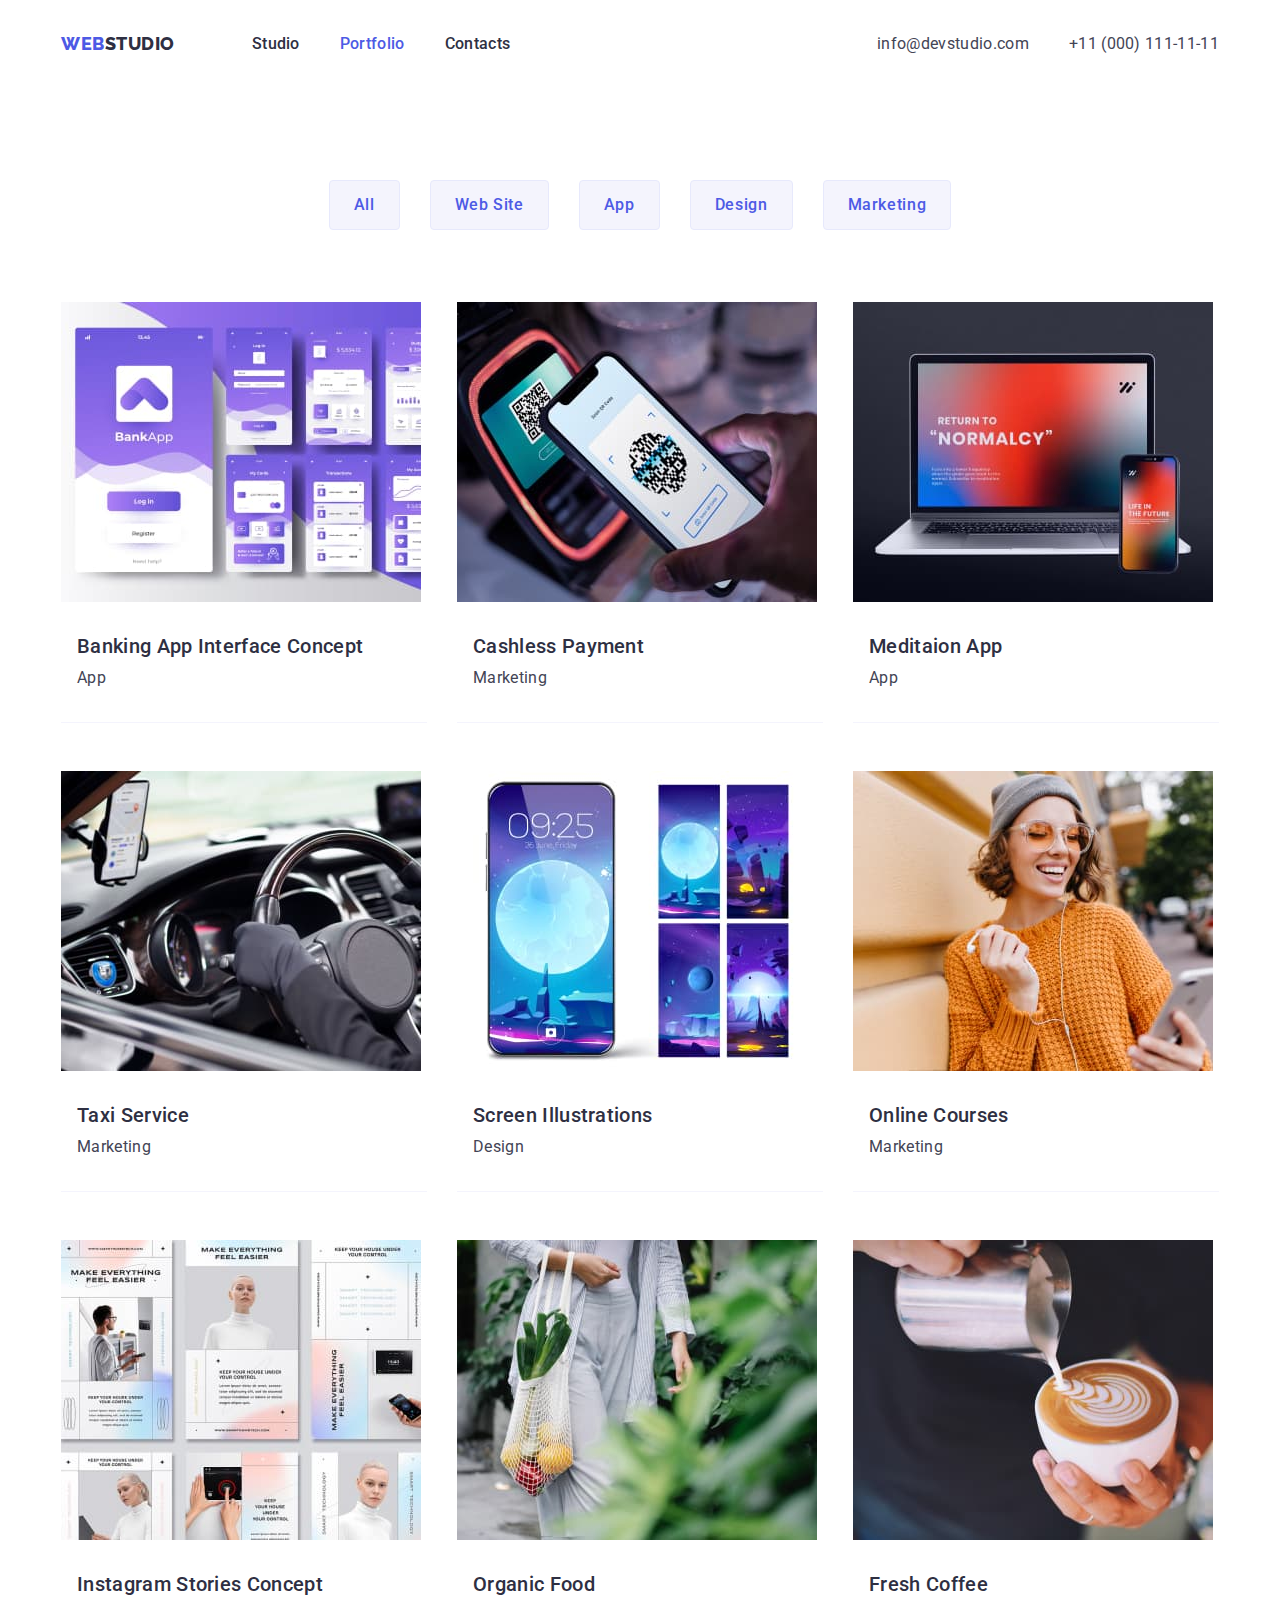
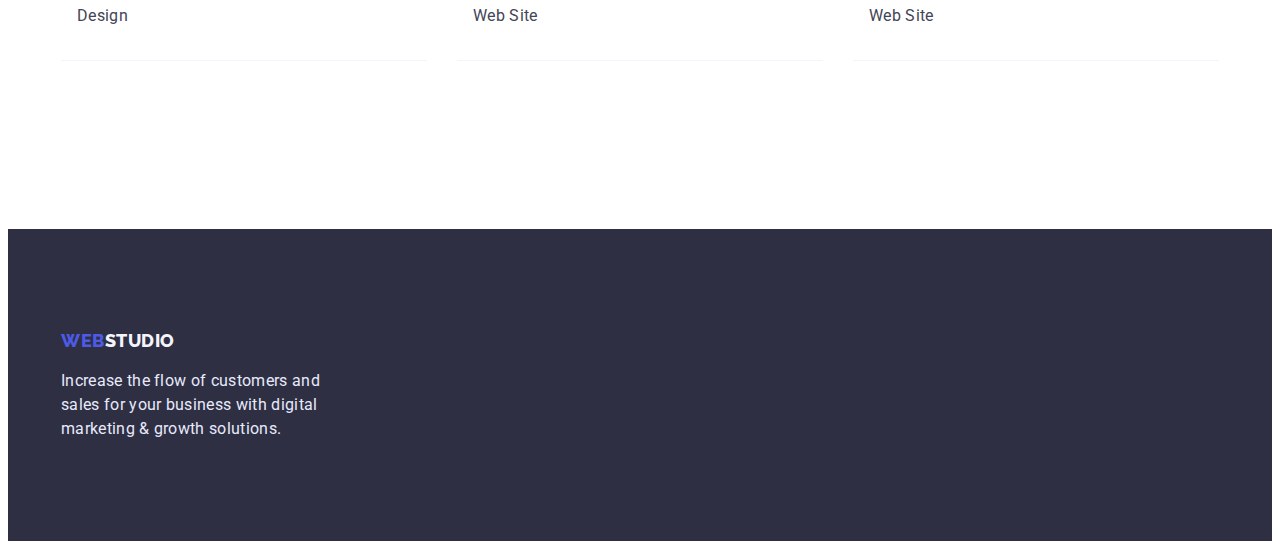
==== portfolio.html @ cde4ec63 "Homework 3" ====
<!DOCTYPE html>
<html lang="en">
  <head>
    <meta charset="UTF-8" />
    <meta http-equiv="X-UA-Compatible" content="IE=edge" />
    <meta name="viewport" content="width=device-width, initial-scale=1.0" />
    <title>Portfolio</title>

    <link rel="preconnect" href="https://fonts.googleapis.com" />
    <link rel="preconnect" href="https://fonts.gstatic.com" crossorigin />
    <link
      href="https://fonts.googleapis.com/css2?family=Raleway:wght@800&family=Roboto:wght@400;500&display=swap"
      rel="stylesheet"
    />

    <link
      rel="stylesheet"
      href="https://cdnjs.cloudflare.com/ajax/libs/modern-normalize/1.1.0/modern-normalize.min.css"
      integrity="sha512-wpPYUAdjBVSE4KJnH1VR1HeZfpl1ub8YT/NKx4PuQ5NmX2tKuGu6U/JRp5y+Y8XG2tV+wKQpNHVUX03MfMFn9Q=="
      crossorigin="anonymous"
      referrerpolicy="no-referrer"
    />

    <link rel="stylesheet" href="./css/styles.css" />
  </head>
  <body>
    <header class="page-header">
      <div class="container">
        <nav class="site-nav">
          <a href="./index.html" class="logo-header link logo"
            ><span class="logo-accent">web</span>studio</a
          >
          <ul class="nav-list list">
            <li class="item"><a href="./index.html" class="nav-link">Studio</a></li>
            <li class="item"><a href="./portfolio.html" class="nav-link current">Portfolio</a></li>
            <li class="item"><a href="#" class="nav-link">Contacts</a></li>
          </ul>
        </nav>
        <ul class="contact-list list">
          <li class="item">
            <a href="mailto:info@devstudio.com" class="link">info@devstudio.com</a>
          </li>
          <li class="item">
            <a href="tel:+11(000)1111111" class="link">+11 (000) 111-11-11</a>
          </li>
        </ul>
      </div>
    </header>
    <main>
      <section class="portfolio-section studio-section">
        <div class="container">
          <h1 class="visually-hidden title section-title">Projects list</h1>
          <ul class="list filter-list">
            <li class="item">
              <button type="button" class="filter-btn btn">All</button>
            </li>
            <li class="item">
              <button type="button" class="filter-btn btn">Web Site</button>
            </li>
            <li class="item">
              <button type="button" class="filter-btn btn">App</button>
            </li>
            <li class="item">
              <button type="button" class="filter-btn btn">Design</button>
            </li>
            <li class="item">
              <button type="button" class="filter-btn btn">Marketing</button>
            </li>
          </ul>

          <ul class="list portfolio-list">
            <li class="item">
              <a href="#" class="portfolio-link link">
                <img
                  class="img"
                  src="./images/portfolio-app-design.jpg"
                  alt="Banking app design"
                  width="360"
                  height="300"
                />
                <div class="item-content">
                  <h2 class="title">Banking App Interface Concept</h2>
                  <p class="text">App</p>
                  <!--<p class="descr">
                    14 Stylish and User-Friendly App Design Concepts · Task Manager App · Calorie
                    Tracker App · Exotic Fruit Ecommerce App · Cloud Storage App
                  </p>-->
                </div>
              </a>
            </li>
            <li class="item">
              <a href="#" class="portfolio-link link">
                <img
                  class="img"
                  src="./images/portfolio-qr-code.jpg"
                  alt="QR code payment process"
                  width="360"
                  height="300"
                />
                <div class="item-content">
                  <h2 class="title">Cashless Payment</h2>
                  <p class="text">Marketing</p>
                  <!--p class="descr">
                    14 Stylish and User-Friendly App Design Concepts · Task Manager App · Calorie
                    Tracker App · Exotic Fruit Ecommerce App · Cloud Storage App
                  </p>-->
                </div>
              </a>
            </li>
            <li class="item">
              <a href="#" class="portfolio-link link">
                <img
                  class="img"
                  src="./images/portfolio-meditation.jpg"
                  alt="Meditaion App on PC and smartphone"
                  width="360"
                  height="300"
                />
                <div class="item-content">
                  <h2 class="title">Meditaion App</h2>
                  <p class="text">App</p>
                  <!--<p class="descr">
                    14 Stylish and User-Friendly App Design Concepts · Task Manager App · Calorie
                    Tracker App · Exotic Fruit Ecommerce App · Cloud Storage App
                  </p>-->
                </div>
              </a>
            </li>
            <li class="item">
              <a href="#" class="portfolio-link link">
                <img
                  class="img"
                  src="./images/portfolio-taxi.jpg"
                  alt="Taxi service app using"
                  width="360"
                  height="300"
                />
                <div class="item-content">
                  <h2 class="title">Taxi Service</h2>
                  <p class="text">Marketing</p>
                  <!--<p class="descr">
                    14 Stylish and User-Friendly App Design Concepts · Task Manager App · Calorie
                    Tracker App · Exotic Fruit Ecommerce App · Cloud Storage App
                  </p>-->
                </div>
              </a>
            </li>
            <li class="item">
              <a href="#" class="portfolio-link link">
                <img
                  class="img"
                  src="./images/portfolio-screen-saver.jpg"
                  alt="A smartphone-screen illustrations"
                  width="360"
                  height="300"
                />
                <div class="item-content">
                  <h2 class="title">Screen Illustrations</h2>
                  <p class="text">Design</p>
                  <!--<p class="descr">
                    14 Stylish and User-Friendly App Design Concepts · Task Manager App · Calorie
                    Tracker App · Exotic Fruit Ecommerce App · Cloud Storage App
                  </p>-->
                </div>
              </a>
            </li>
            <li class="item">
              <a href="#" class="portfolio-link link">
                <img
                  class="img"
                  src="./images/portfolio-courses.jpg"
                  alt="A girl in grey hat and yellow sweater is using online courses app"
                  width="360"
                  height="300"
                />
                <div class="item-content">
                  <h2 class="title">Online Courses</h2>
                  <p class="text">Marketing</p>
                  <!--<p class="descr">
                    14 Stylish and User-Friendly App Design Concepts · Task Manager App · Calorie
                    Tracker App · Exotic Fruit Ecommerce App · Cloud Storage App
                  </p>-->
                </div>
              </a>
            </li>
            <li class="item">
              <a href="#" class="portfolio-link link">
                <img
                  class="img"
                  src="./images/portfolio-instagram-stories.jpg"
                  alt="Instagram stories design"
                  width="360"
                  height="300"
                />
                <div class="item-content">
                  <h2 class="title">Instagram Stories Concept</h2>
                  <p class="text">Design</p>
                  <!--<p class="descr">
                    14 Stylish and User-Friendly App Design Concepts · Task Manager App · Calorie
                    Tracker App · Exotic Fruit Ecommerce App · Cloud Storage App
                  </p>-->
                </div>
              </a>
            </li>
            <li class="item">
              <a href="#" class="portfolio-link link">
                <img
                  class="img"
                  src="./images/portfolio-organic-food.jpg"
                  alt="A girl in grey costume is carring vegetables"
                  width="360"
                  height="300"
                />
                <div class="item-content">
                  <h2 class="title">Organic Food</h2>
                  <p class="text">Web Site</p>
                  <!--<p class="descr">
                    14 Stylish and User-Friendly App Design Concepts · Task Manager App · Calorie
                    Tracker App · Exotic Fruit Ecommerce App · Cloud Storage App
                  </p>-->
                </div>
              </a>
            </li>
            <li class="item">
              <a href="#" class="portfolio-link link">
                <img
                  class="img"
                  src="./images/portfolio-coffee.jpg"
                  alt="Barista pours cappuccino"
                  width="360"
                  height="300"
                />
                <div class="item-content">
                  <h2 class="title">Fresh Coffee</h2>
                  <p class="text">Web Site</p>
                  <!--<p class="descr">
                    14 Stylish and User-Friendly App Design Concepts · Task Manager App · Calorie
                    Tracker App · Exotic Fruit Ecommerce App · Cloud Storage App
                  </p>-->
                </div>
              </a>
            </li>
          </ul>
        </div>
      </section>
    </main>
    <footer class="footer">
      <div class="container">
        <div class="footer-content">
          <a href="./index.html" class="logo-footer link logo"
            ><span class="logo-accent">web</span>studio</a
          >
          <p class="footer-text">
            Increase the flow of customers and sales for your business with digital marketing &
            growth solutions.
          </p>
        </div>
      </div>
    </footer>
  </body>
</html>
---- css/styles.css ----
:root {
    --color-accent: #FFFFFF;
    --primary-brand: #4D5AE5;
    --dark: #2E2F42;
    --success: #31D0AA;
    --body-text: #434455;
    --subtle-text: #8E8F99;
    --accent: #E7E9FC;
    --light: #F4F4FD;
    --font-family-main: 'Roboto', sans-serif;
    --font-weight-medium: 500;
    --font-size-main: 16px;
    --font-size-medium: 20px;
    --font-size-large: 36px;
    --line-height-main: 1.5;
    --line-height-title: 1.11;
    --line-height-medium: 1.2;
}

body {
    font-family: var(--font-family-main);
    font-size: var(--font-size-main);
    line-height: var(--line-height-main);
    letter-spacing: 0.02em;

    background-color: var(--color-accent);
    color: var(--body-text);
}

p {
    margin: 0;
}

.container {
    max-width: 1158px;
    margin: 0 auto;
    padding: 0 15px;
}

.link {
    text-decoration: none;
}

.list {
    list-style: none;
    margin: 0;
    padding: 0;
}

.btn {
    cursor: pointer;
    letter-spacing: 0.04em;
}

.title {
    font-weight: var(--font-weight-medium);
    color: var(--dark);
    margin-top: 0;
}

.img {
    display: block;
    max-width: 100%;
    height: auto;
}

.page-header {
    padding-top: 24px;
    padding-bottom: 24px;
    border-bottom: 4px solid;
    border-radius: 2px;
    border-color: transparent;
}

.page-header > .container {
   display: flex;
}

.site-nav {
    display: flex;
}

.logo {
    font-family: 'Raleway', sans-serif;
    font-weight: 800;
    font-size: 18px;
    line-height: 1.33;
    letter-spacing: 0.03em;
    text-transform: uppercase;
}

.logo-header {
    color: var(--dark);
}

.logo-accent {
    color: var(--primary-brand);
}
.nav-list {
    margin-left: 77px;
    display: flex;
}

.nav-link {
    font-weight: var(--font-weight-medium);
    color: var(--dark);
    text-decoration: none;
}

.nav-list > .item:not(:first-child) {
    margin-left: 40px;
}

.nav-link:hover,
.nav-link:focus {
    color: var(--body-text);
}

.nav-link:active {
    color: var(--primary-brand);
}

.nav-link.current {
    color: var(--primary-brand);
}

.contact-list {
    margin-left: auto;
    display: flex;
}

.contact-list .link {
    color: var(--body-text);
}

.contact-list > .item:not(:first-child) {
    margin-left: 40px;
}

.contact-list .link:hover,
.contact-list .link:focus {
    color: var(--primary-brand);
}

.hero {
    background-color: var(--dark);
    padding-top: 192px;
    padding-bottom: 192px;
    text-align: center;
}

.hero-title {
    font-size: 56px;
    line-height: 1.07;

    color: var(--color-accent);

    margin-bottom: 48px;
}

.hero-button {
    font-family: var(--font-family-main);
    font-size: var(--font-size-main);
    font-weight: var(--font-weight-medium);
    line-height: 1.19;
    text-align: center;

    background-color: var(--primary-brand);
    color: var(--color-accent);

    border: 0;
    border-radius: 4px;
    min-width: 170px;
    padding: 16px 32px;
}

.hero-button:hover,
.hero-button:focus {
    background-color: var(--primary-brand);
}

.hero-button:active {
    background-color: #404BBF;
}

.studio-section {
    padding-top: 120px;
    padding-bottom: 120px;
}

.studio-section:nth-child(2) {
    padding-top: 120px;
    padding-bottom: 0;
}

.section-title {
    font-size: var(--font-size-large);
    line-height: var(--line-height-title);
    text-align: center;
    text-transform: capitalize;
    margin-bottom: 72px
}

.features-list {
    margin-left: -30px;
    display: flex;
    justify-content: center;
    flex-wrap: wrap;
}

.features-list > .item {
    flex-basis: calc(100%/4 - 30px);
    margin-left: 30px;
}

.visually-hidden {
    position: absolute;
    width: 1px;
    height: 1px;
    margin: -1px;
    border: 0;
    padding: 0;
    clip: rect(0 0 0 0);
    overflow: hidden;
}

.item-content > .title {
    font-size: var(--font-size-medium);
    line-height: var(--line-height-medium);
    margin-bottom: 8px;
}

.doings-list {
    margin-left: -30px;
    justify-content: center;
    display: flex;
    flex-wrap: wrap;
}

.doings-list > .item {
    flex-basis: calc(100%/3 - 30px);
    margin-left: 30px;
    
}

.team-section {
    background-color: var(--light);
    margin-bottom: 0;
}

.team-list {
    margin-left: -30px;
    display: flex;
    justify-content: center;
    flex-wrap: wrap;
}
.team-list > .item {
    flex-basis: calc(100%/4 - 30px);
    margin-left: 30px;
}

.item-content {
    text-align: center;
    background-color: var(--color-accent);
    padding: 32px 16px;
}
.portfolio-section {
    padding-top: 96px;
}

.portfolio-list,
.filter-list {
    margin-left: -30px;
    display: flex;
    flex-wrap: wrap;
    justify-content: center;
}

.filter-list {
    margin-bottom: 72px;
}


.filter-list >.item {
    margin-left: 30px;
}

.portfolio-list > .item {
    flex-basis: calc(100%/3 - 30px);
    margin-left: 30px;
    margin-bottom: 48px;
    border-bottom: 0.5px solid var(--light);
}

.filter-btn {
    font-family: var(--font-family-main);
    font-size: var(--font-size-main);
    font-weight: var(--font-weight-medium);
    line-height: var(--line-height-main);
    text-align: center;

    border: 1px solid var(--accent);
    border-radius: 4px;
    padding: 12px 24px;
    display: flex;
    flex-basis: calc(100%/5 - 30px);

    background-color: var(--light);
    color: var(--primary-brand);
}

.filter-btn:hover,
.filter-btn:focus {
    background-color: var(--primary-brand);
    color: var(--color-accent);
}

.portfolio-link > .item-content {
    text-align: left;
}

.portfolio-link .text {
    color: var(--body-text);
}

/*.portfolio-link > .descr {
    color: var(--light);
}

.portfolio-link > .descr:hover {
    background-color: var(--primary-brand);
}*/

.footer {
    background-color: var(--dark);
    padding-top: 100px;
    padding-bottom: 100px;
}

.footer-content {
    max-width: 264px;
}

.logo-footer {
    display: block;
    color: var(--light);
    margin-bottom: 16px;
}

.footer-text {
    color: var(--accent);
}
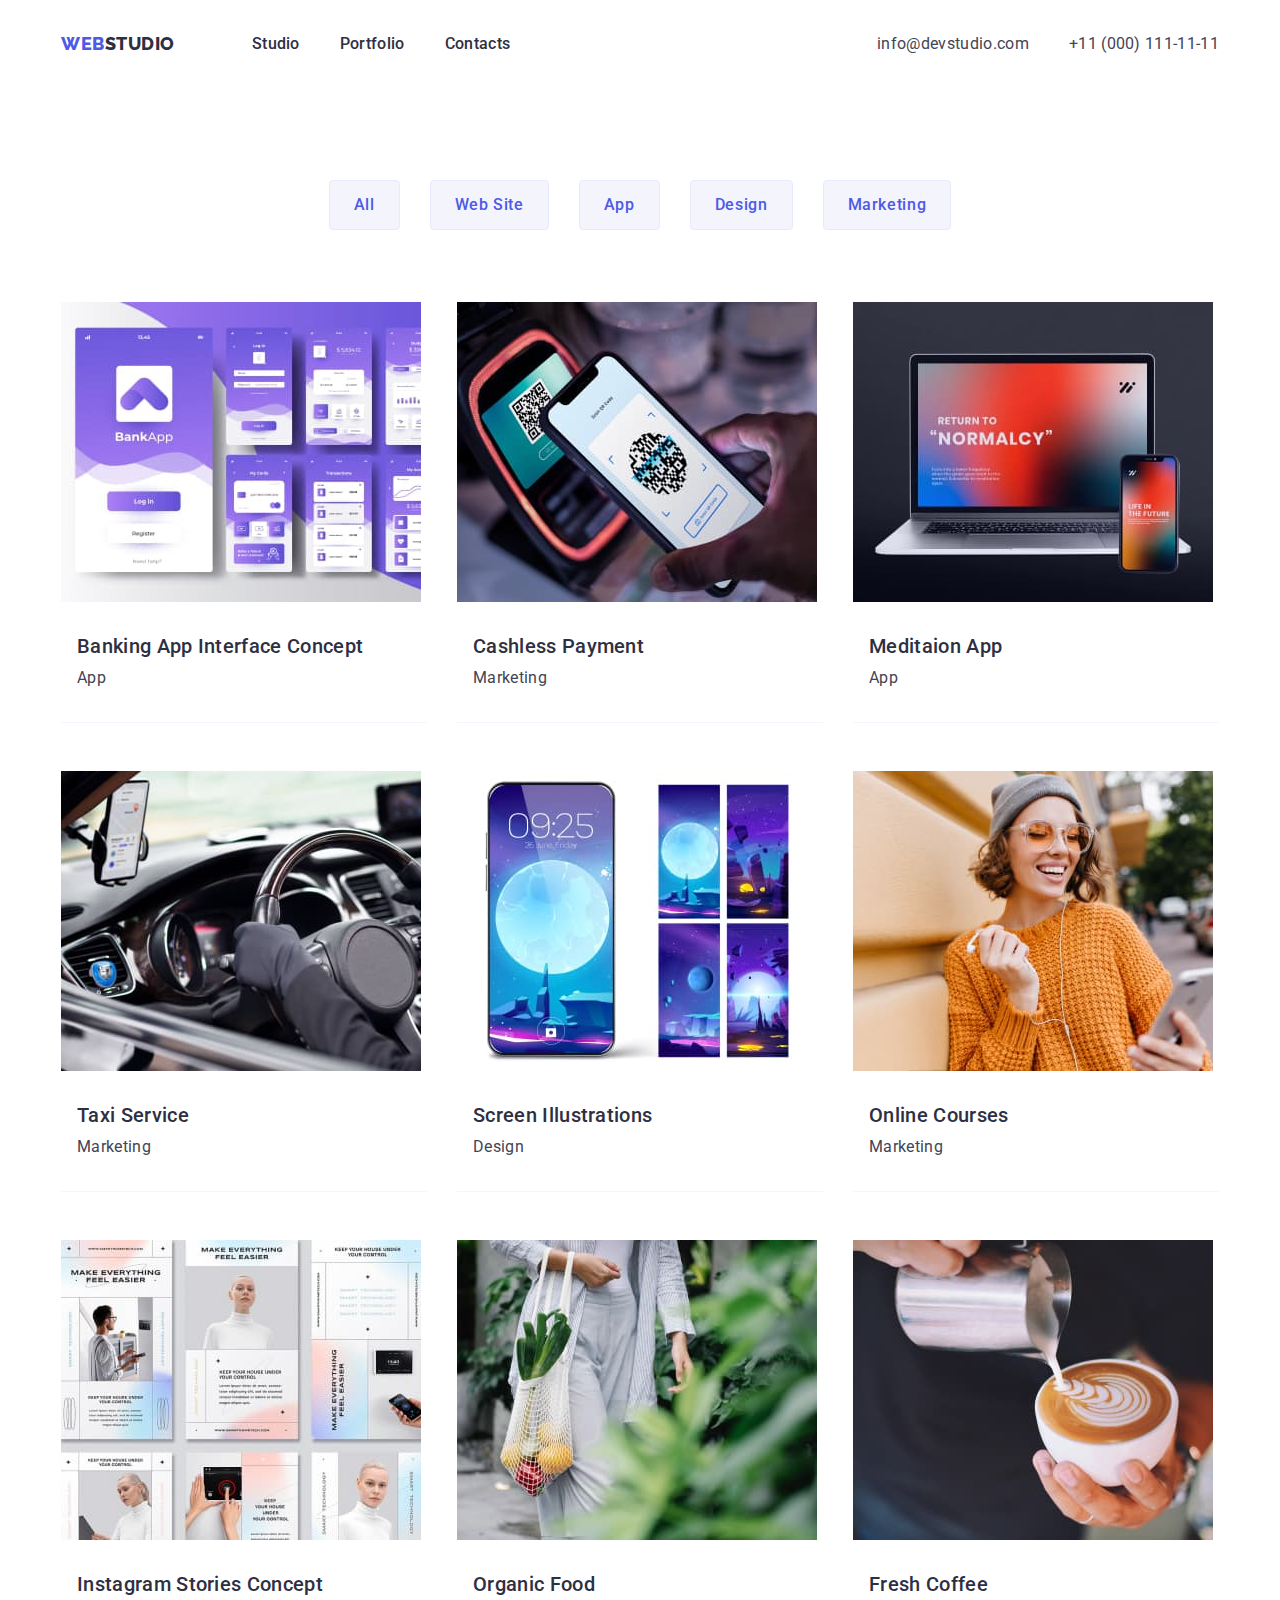
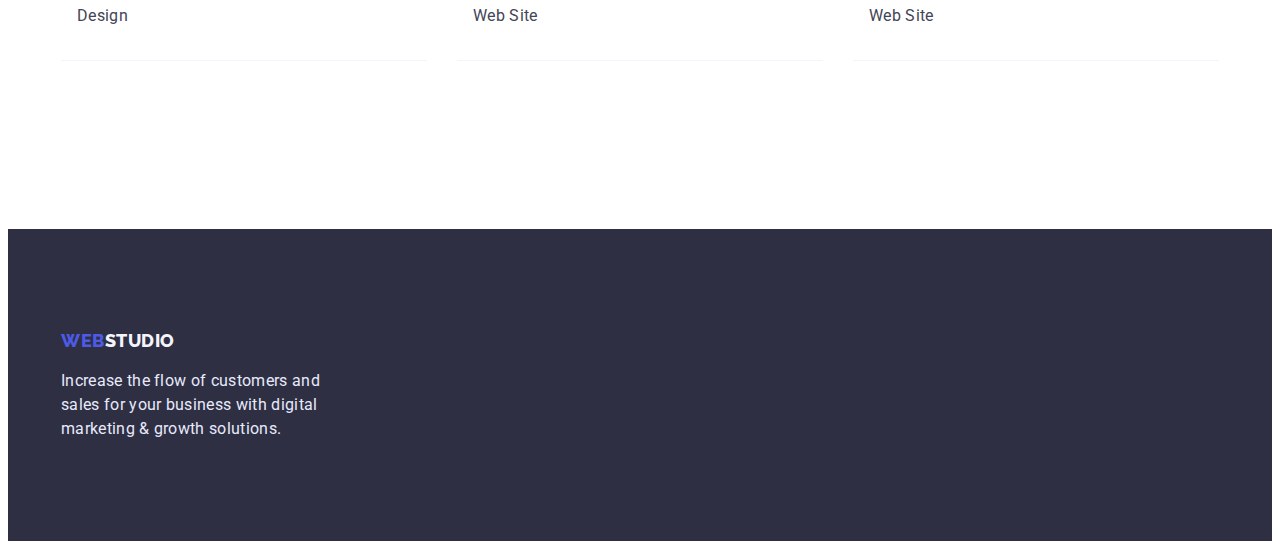
==== commit 20a701df: "Homework 3" ====
--- a/portfolio.html
+++ b/portfolio.html
@@ -30,13 +30,13 @@
           <a href="./index.html" class="logo-header link logo"
             ><span class="logo-accent">web</span>studio</a
           >
-          <ul class="nav-list list">
-            <li class="item"><a href="./index.html" class="nav-link">Studio</a></li>
-            <li class="item"><a href="./portfolio.html" class="nav-link current">Portfolio</a></li>
-            <li class="item"><a href="#" class="nav-link">Contacts</a></li>
+          <ul class="nav-list">
+            <li class="item"><a href="./index.html" class="link">Studio</a></li>
+            <li class="item"><a href="./portfolio.html" class="link">Portfolio</a></li>
+            <li class="item"><a href="#" class="link">Contacts</a></li>
           </ul>
         </nav>
-        <ul class="contact-list list">
+        <ul class="contact-list">
           <li class="item">
             <a href="mailto:info@devstudio.com" class="link">info@devstudio.com</a>
           </li>
@@ -47,7 +47,7 @@
       </div>
     </header>
     <main>
-      <section class="portfolio-section studio-section">
+      <section class="portfolio-section section">
         <div class="container">
           <h1 class="visually-hidden title section-title">Projects list</h1>
           <ul class="list filter-list">
@@ -71,169 +71,187 @@
           <ul class="list portfolio-list">
             <li class="item">
               <a href="#" class="portfolio-link link">
-                <img
-                  class="img"
-                  src="./images/portfolio-app-design.jpg"
-                  alt="Banking app design"
-                  width="360"
-                  height="300"
-                />
+                <div class="item-thumb">
+                  <img
+                    class="img"
+                    src="./images/portfolio-app-design.jpg"
+                    alt="Banking app design"
+                    width="360"
+                    height="300"
+                  />
+                </div>
                 <div class="item-content">
                   <h2 class="title">Banking App Interface Concept</h2>
                   <p class="text">App</p>
-                  <!--<p class="descr">
-                    14 Stylish and User-Friendly App Design Concepts · Task Manager App · Calorie
-                    Tracker App · Exotic Fruit Ecommerce App · Cloud Storage App
-                  </p>-->
-                </div>
-              </a>
-            </li>
-            <li class="item">
-              <a href="#" class="portfolio-link link">
-                <img
-                  class="img"
-                  src="./images/portfolio-qr-code.jpg"
-                  alt="QR code payment process"
-                  width="360"
-                  height="300"
-                />
+                  <!--<p class="hover-text">
+                    14 Stylish and User-Friendly App Design Concepts · Task Manager App · Calorie
+                    Tracker App · Exotic Fruit Ecommerce App · Cloud Storage App
+                  </p>-->
+                </div>
+              </a>
+            </li>
+            <li class="item">
+              <a href="#" class="portfolio-link link">
+                <div class="item-thumb">
+                  <img
+                    class="img"
+                    src="./images/portfolio-qr-code.jpg"
+                    alt="QR code payment process"
+                    width="360"
+                    height="300"
+                  />
+                </div>
                 <div class="item-content">
                   <h2 class="title">Cashless Payment</h2>
                   <p class="text">Marketing</p>
-                  <!--p class="descr">
-                    14 Stylish and User-Friendly App Design Concepts · Task Manager App · Calorie
-                    Tracker App · Exotic Fruit Ecommerce App · Cloud Storage App
-                  </p>-->
-                </div>
-              </a>
-            </li>
-            <li class="item">
-              <a href="#" class="portfolio-link link">
-                <img
-                  class="img"
-                  src="./images/portfolio-meditation.jpg"
-                  alt="Meditaion App on PC and smartphone"
-                  width="360"
-                  height="300"
-                />
+                  <!--p class="hover-text">
+                    14 Stylish and User-Friendly App Design Concepts · Task Manager App · Calorie
+                    Tracker App · Exotic Fruit Ecommerce App · Cloud Storage App
+                  </p>-->
+                </div>
+              </a>
+            </li>
+            <li class="item">
+              <a href="#" class="portfolio-link link">
+                <div class="item-thumb">
+                  <img
+                    class="img"
+                    src="./images/portfolio-meditation.jpg"
+                    alt="Meditaion App on PC and smartphone"
+                    width="360"
+                    height="300"
+                  />
+                </div>
                 <div class="item-content">
                   <h2 class="title">Meditaion App</h2>
                   <p class="text">App</p>
-                  <!--<p class="descr">
-                    14 Stylish and User-Friendly App Design Concepts · Task Manager App · Calorie
-                    Tracker App · Exotic Fruit Ecommerce App · Cloud Storage App
-                  </p>-->
-                </div>
-              </a>
-            </li>
-            <li class="item">
-              <a href="#" class="portfolio-link link">
-                <img
-                  class="img"
-                  src="./images/portfolio-taxi.jpg"
-                  alt="Taxi service app using"
-                  width="360"
-                  height="300"
-                />
+                  <!--<p class="hover-text">
+                    14 Stylish and User-Friendly App Design Concepts · Task Manager App · Calorie
+                    Tracker App · Exotic Fruit Ecommerce App · Cloud Storage App
+                  </p>-->
+                </div>
+              </a>
+            </li>
+            <li class="item">
+              <a href="#" class="portfolio-link link">
+                <div class="item-thumb">
+                  <img
+                    class="img"
+                    src="./images/portfolio-taxi.jpg"
+                    alt="Taxi service app using"
+                    width="360"
+                    height="300"
+                  />
+                </div>
                 <div class="item-content">
                   <h2 class="title">Taxi Service</h2>
                   <p class="text">Marketing</p>
-                  <!--<p class="descr">
-                    14 Stylish and User-Friendly App Design Concepts · Task Manager App · Calorie
-                    Tracker App · Exotic Fruit Ecommerce App · Cloud Storage App
-                  </p>-->
-                </div>
-              </a>
-            </li>
-            <li class="item">
-              <a href="#" class="portfolio-link link">
-                <img
-                  class="img"
-                  src="./images/portfolio-screen-saver.jpg"
-                  alt="A smartphone-screen illustrations"
-                  width="360"
-                  height="300"
-                />
+                  <!--<p class="hover-text">
+                    14 Stylish and User-Friendly App Design Concepts · Task Manager App · Calorie
+                    Tracker App · Exotic Fruit Ecommerce App · Cloud Storage App
+                  </p>-->
+                </div>
+              </a>
+            </li>
+            <li class="item">
+              <a href="#" class="portfolio-link link">
+                <div class="item-thumb">
+                  <img
+                    class="img"
+                    src="./images/portfolio-screen-saver.jpg"
+                    alt="A smartphone-screen illustrations"
+                    width="360"
+                    height="300"
+                  />
+                </div>
                 <div class="item-content">
                   <h2 class="title">Screen Illustrations</h2>
                   <p class="text">Design</p>
-                  <!--<p class="descr">
-                    14 Stylish and User-Friendly App Design Concepts · Task Manager App · Calorie
-                    Tracker App · Exotic Fruit Ecommerce App · Cloud Storage App
-                  </p>-->
-                </div>
-              </a>
-            </li>
-            <li class="item">
-              <a href="#" class="portfolio-link link">
-                <img
-                  class="img"
-                  src="./images/portfolio-courses.jpg"
-                  alt="A girl in grey hat and yellow sweater is using online courses app"
-                  width="360"
-                  height="300"
-                />
+                  <!--<p class="hover-text">
+                    14 Stylish and User-Friendly App Design Concepts · Task Manager App · Calorie
+                    Tracker App · Exotic Fruit Ecommerce App · Cloud Storage App
+                  </p>-->
+                </div>
+              </a>
+            </li>
+            <li class="item">
+              <a href="#" class="portfolio-link link">
+                <div class="item-thumb">
+                  <img
+                    class="img"
+                    src="./images/portfolio-courses.jpg"
+                    alt="A girl in grey hat and yellow sweater is using online courses app"
+                    width="360"
+                    height="300"
+                  />
+                </div>
                 <div class="item-content">
                   <h2 class="title">Online Courses</h2>
                   <p class="text">Marketing</p>
-                  <!--<p class="descr">
-                    14 Stylish and User-Friendly App Design Concepts · Task Manager App · Calorie
-                    Tracker App · Exotic Fruit Ecommerce App · Cloud Storage App
-                  </p>-->
-                </div>
-              </a>
-            </li>
-            <li class="item">
-              <a href="#" class="portfolio-link link">
-                <img
-                  class="img"
-                  src="./images/portfolio-instagram-stories.jpg"
-                  alt="Instagram stories design"
-                  width="360"
-                  height="300"
-                />
+                  <!--<p class="hover-text">
+                    14 Stylish and User-Friendly App Design Concepts · Task Manager App · Calorie
+                    Tracker App · Exotic Fruit Ecommerce App · Cloud Storage App
+                  </p>-->
+                </div>
+              </a>
+            </li>
+            <li class="item">
+              <a href="#" class="portfolio-link link">
+                <div class="item-thumb">
+                  <img
+                    class="img"
+                    src="./images/portfolio-instagram-stories.jpg"
+                    alt="Instagram stories design"
+                    width="360"
+                    height="300"
+                  />
+                </div>
                 <div class="item-content">
                   <h2 class="title">Instagram Stories Concept</h2>
                   <p class="text">Design</p>
-                  <!--<p class="descr">
-                    14 Stylish and User-Friendly App Design Concepts · Task Manager App · Calorie
-                    Tracker App · Exotic Fruit Ecommerce App · Cloud Storage App
-                  </p>-->
-                </div>
-              </a>
-            </li>
-            <li class="item">
-              <a href="#" class="portfolio-link link">
-                <img
-                  class="img"
-                  src="./images/portfolio-organic-food.jpg"
-                  alt="A girl in grey costume is carring vegetables"
-                  width="360"
-                  height="300"
-                />
+                  <!--<p class="hover-text">
+                    14 Stylish and User-Friendly App Design Concepts · Task Manager App · Calorie
+                    Tracker App · Exotic Fruit Ecommerce App · Cloud Storage App
+                  </p>-->
+                </div>
+              </a>
+            </li>
+            <li class="item">
+              <a href="#" class="portfolio-link link">
+                <div class="item-thumb">
+                  <img
+                    class="img"
+                    src="./images/portfolio-organic-food.jpg"
+                    alt="A girl in grey costume is carring vegetables"
+                    width="360"
+                    height="300"
+                  />
+                </div>
                 <div class="item-content">
                   <h2 class="title">Organic Food</h2>
                   <p class="text">Web Site</p>
-                  <!--<p class="descr">
-                    14 Stylish and User-Friendly App Design Concepts · Task Manager App · Calorie
-                    Tracker App · Exotic Fruit Ecommerce App · Cloud Storage App
-                  </p>-->
-                </div>
-              </a>
-            </li>
-            <li class="item">
-              <a href="#" class="portfolio-link link">
-                <img
-                  class="img"
-                  src="./images/portfolio-coffee.jpg"
-                  alt="Barista pours cappuccino"
-                  width="360"
-                  height="300"
-                />
+                  <!--<p class="hover-text">
+                    14 Stylish and User-Friendly App Design Concepts · Task Manager App · Calorie
+                    Tracker App · Exotic Fruit Ecommerce App · Cloud Storage App
+                  </p>-->
+                </div>
+              </a>
+            </li>
+            <li class="item">
+              <a href="#" class="portfolio-link link">
+                <div class="item-thumb">
+                  <img
+                    class="img"
+                    src="./images/portfolio-coffee.jpg"
+                    alt="Barista pours cappuccino"
+                    width="360"
+                    height="300"
+                  />
+                </div>
                 <div class="item-content">
                   <h2 class="title">Fresh Coffee</h2>
                   <p class="text">Web Site</p>
-                  <!--<p class="descr">
+                  <!--<p class="hover-text">
                     14 Stylish and User-Friendly App Design Concepts · Task Manager App · Calorie
                     Tracker App · Exotic Fruit Ecommerce App · Cloud Storage App
                   </p>-->
--- a/css/styles.css
+++ b/css/styles.css
@@ -15,6 +15,7 @@
     --line-height-main: 1.5;
     --line-height-title: 1.11;
     --line-height-medium: 1.2;
+    --list-left-gap: 30px;
 }
 
 body {
@@ -31,6 +32,12 @@
     margin: 0;
 }
 
+ul {
+    list-style: none;
+    margin: 0;
+    padding: 0;
+}
+
 .container {
     max-width: 1158px;
     margin: 0 auto;
@@ -39,12 +46,6 @@
 
 .link {
     text-decoration: none;
-}
-
-.list {
-    list-style: none;
-    margin: 0;
-    padding: 0;
 }
 
 .btn {
@@ -101,26 +102,22 @@
     display: flex;
 }
 
-.nav-link {
+.nav-list > .item:not(:first-child),
+.contact-list >.item:not(:first-child) {
+    margin-left: 40px;
+}
+
+.nav-list .link {
     font-weight: var(--font-weight-medium);
     color: var(--dark);
-    text-decoration: none;
-}
-
-.nav-list > .item:not(:first-child) {
-    margin-left: 40px;
-}
-
-.nav-link:hover,
-.nav-link:focus {
+}
+
+.nav-list .link:hover,
+.nav-list .link:focus {
     color: var(--body-text);
 }
 
-.nav-link:active {
-    color: var(--primary-brand);
-}
-
-.nav-link.current {
+.nav-list .link:active {
     color: var(--primary-brand);
 }
 
@@ -131,10 +128,6 @@
 
 .contact-list .link {
     color: var(--body-text);
-}
-
-.contact-list > .item:not(:first-child) {
-    margin-left: 40px;
 }
 
 .contact-list .link:hover,
@@ -142,23 +135,39 @@
     color: var(--primary-brand);
 }
 
+.section {
+    padding-top: 120px;
+    padding-bottom: 120px;
+}
+
+.section:nth-child(2) {
+    padding-bottom: 0;
+}
+
 .hero {
-    background-color: var(--dark);
     padding-top: 192px;
     padding-bottom: 192px;
+
+    background-color: var(--dark);
+    
     text-align: center;
 }
 
 .hero-title {
+    margin-bottom: 48px;
+
     font-size: 56px;
     line-height: 1.07;
 
     color: var(--color-accent);
-
-    margin-bottom: 48px;
 }
 
 .hero-button {
+    min-width: 170px;
+    padding: 16px 32px;
+    border: 0;
+    border-radius: 4px;
+    
     font-family: var(--font-family-main);
     font-size: var(--font-size-main);
     font-weight: var(--font-weight-medium);
@@ -167,11 +176,6 @@
 
     background-color: var(--primary-brand);
     color: var(--color-accent);
-
-    border: 0;
-    border-radius: 4px;
-    min-width: 170px;
-    padding: 16px 32px;
 }
 
 .hero-button:hover,
@@ -183,34 +187,12 @@
     background-color: #404BBF;
 }
 
-.studio-section {
-    padding-top: 120px;
-    padding-bottom: 120px;
-}
-
-.studio-section:nth-child(2) {
-    padding-top: 120px;
-    padding-bottom: 0;
-}
-
 .section-title {
     font-size: var(--font-size-large);
     line-height: var(--line-height-title);
     text-align: center;
     text-transform: capitalize;
     margin-bottom: 72px
-}
-
-.features-list {
-    margin-left: -30px;
-    display: flex;
-    justify-content: center;
-    flex-wrap: wrap;
-}
-
-.features-list > .item {
-    flex-basis: calc(100%/4 - 30px);
-    margin-left: 30px;
 }
 
 .visually-hidden {
@@ -224,87 +206,83 @@
     overflow: hidden;
 }
 
+.list {
+    display: flex;
+    flex-wrap: wrap;
+    justify-content: center;
+    margin-left: calc(-1 * var(--list-left-gap));
+}
+
+.features-list > .item {
+    flex-basis: calc(100%/4 - var(--list-left-gap));
+    margin-left: var(--list-left-gap);
+}
+
+.doings-list > .item {
+    flex-basis: calc(100%/3 - var(--list-left-gap));
+    margin-left: var(--list-left-gap);
+}
+
+.team-section {
+    margin-bottom: 0;
+
+    background-color: var(--light);
+}
+
+.team-list > .item {
+    flex-basis: calc(100%/4 - var(--list-left-gap));
+    margin-left: var(--list-left-gap);
+}
+
+.item-content {
+    padding-top: 32px;
+    padding-right: 16px;
+    padding-bottom: 32px;
+    padding-left: 16px;
+
+    text-align: center;
+    background-color: var(--color-accent);
+}
+
 .item-content > .title {
+    margin-bottom: 8px;
+
     font-size: var(--font-size-medium);
     line-height: var(--line-height-medium);
-    margin-bottom: 8px;
-}
-
-.doings-list {
-    margin-left: -30px;
-    justify-content: center;
-    display: flex;
-    flex-wrap: wrap;
-}
-
-.doings-list > .item {
-    flex-basis: calc(100%/3 - 30px);
-    margin-left: 30px;
-    
-}
-
-.team-section {
-    background-color: var(--light);
-    margin-bottom: 0;
-}
-
-.team-list {
-    margin-left: -30px;
-    display: flex;
-    justify-content: center;
-    flex-wrap: wrap;
-}
-.team-list > .item {
-    flex-basis: calc(100%/4 - 30px);
-    margin-left: 30px;
-}
-
-.item-content {
-    text-align: center;
-    background-color: var(--color-accent);
-    padding: 32px 16px;
-}
+}
+
 .portfolio-section {
     padding-top: 96px;
 }
 
-.portfolio-list,
-.filter-list {
-    margin-left: -30px;
-    display: flex;
-    flex-wrap: wrap;
-    justify-content: center;
-}
-
 .filter-list {
     margin-bottom: 72px;
 }
 
-
 .filter-list >.item {
-    margin-left: 30px;
+    margin-left: var(--list-left-gap);
 }
 
 .portfolio-list > .item {
-    flex-basis: calc(100%/3 - 30px);
-    margin-left: 30px;
+    flex-basis: calc(100%/3 - var(--list-left-gap));
+    margin-left: var(--list-left-gap);
     margin-bottom: 48px;
     border-bottom: 0.5px solid var(--light);
 }
 
 .filter-btn {
+    display: flex;
+    flex-basis: calc(100%/5 - var(--list-left-gap));
+    border: 1px solid var(--accent);
+    border-radius: 4px;
+    padding: 12px 24px;
+
     font-family: var(--font-family-main);
     font-size: var(--font-size-main);
     font-weight: var(--font-weight-medium);
     line-height: var(--line-height-main);
     text-align: center;
 
-    border: 1px solid var(--accent);
-    border-radius: 4px;
-    padding: 12px 24px;
-    display: flex;
-    flex-basis: calc(100%/5 - 30px);
-
     background-color: var(--light);
     color: var(--primary-brand);
 }
@@ -323,18 +301,19 @@
     color: var(--body-text);
 }
 
-/*.portfolio-link > .descr {
+/*.portfolio-link > hover-text {
     color: var(--light);
 }
 
-.portfolio-link > .descr:hover {
+.portfolio-link > hover-text:hover {
     background-color: var(--primary-brand);
 }*/
 
 .footer {
-    background-color: var(--dark);
     padding-top: 100px;
     padding-bottom: 100px;
+
+    background-color: var(--dark);
 }
 
 .footer-content {
@@ -343,8 +322,9 @@
 
 .logo-footer {
     display: block;
+    margin-bottom: 16px;
+
     color: var(--light);
-    margin-bottom: 16px;
 }
 
 .footer-text {
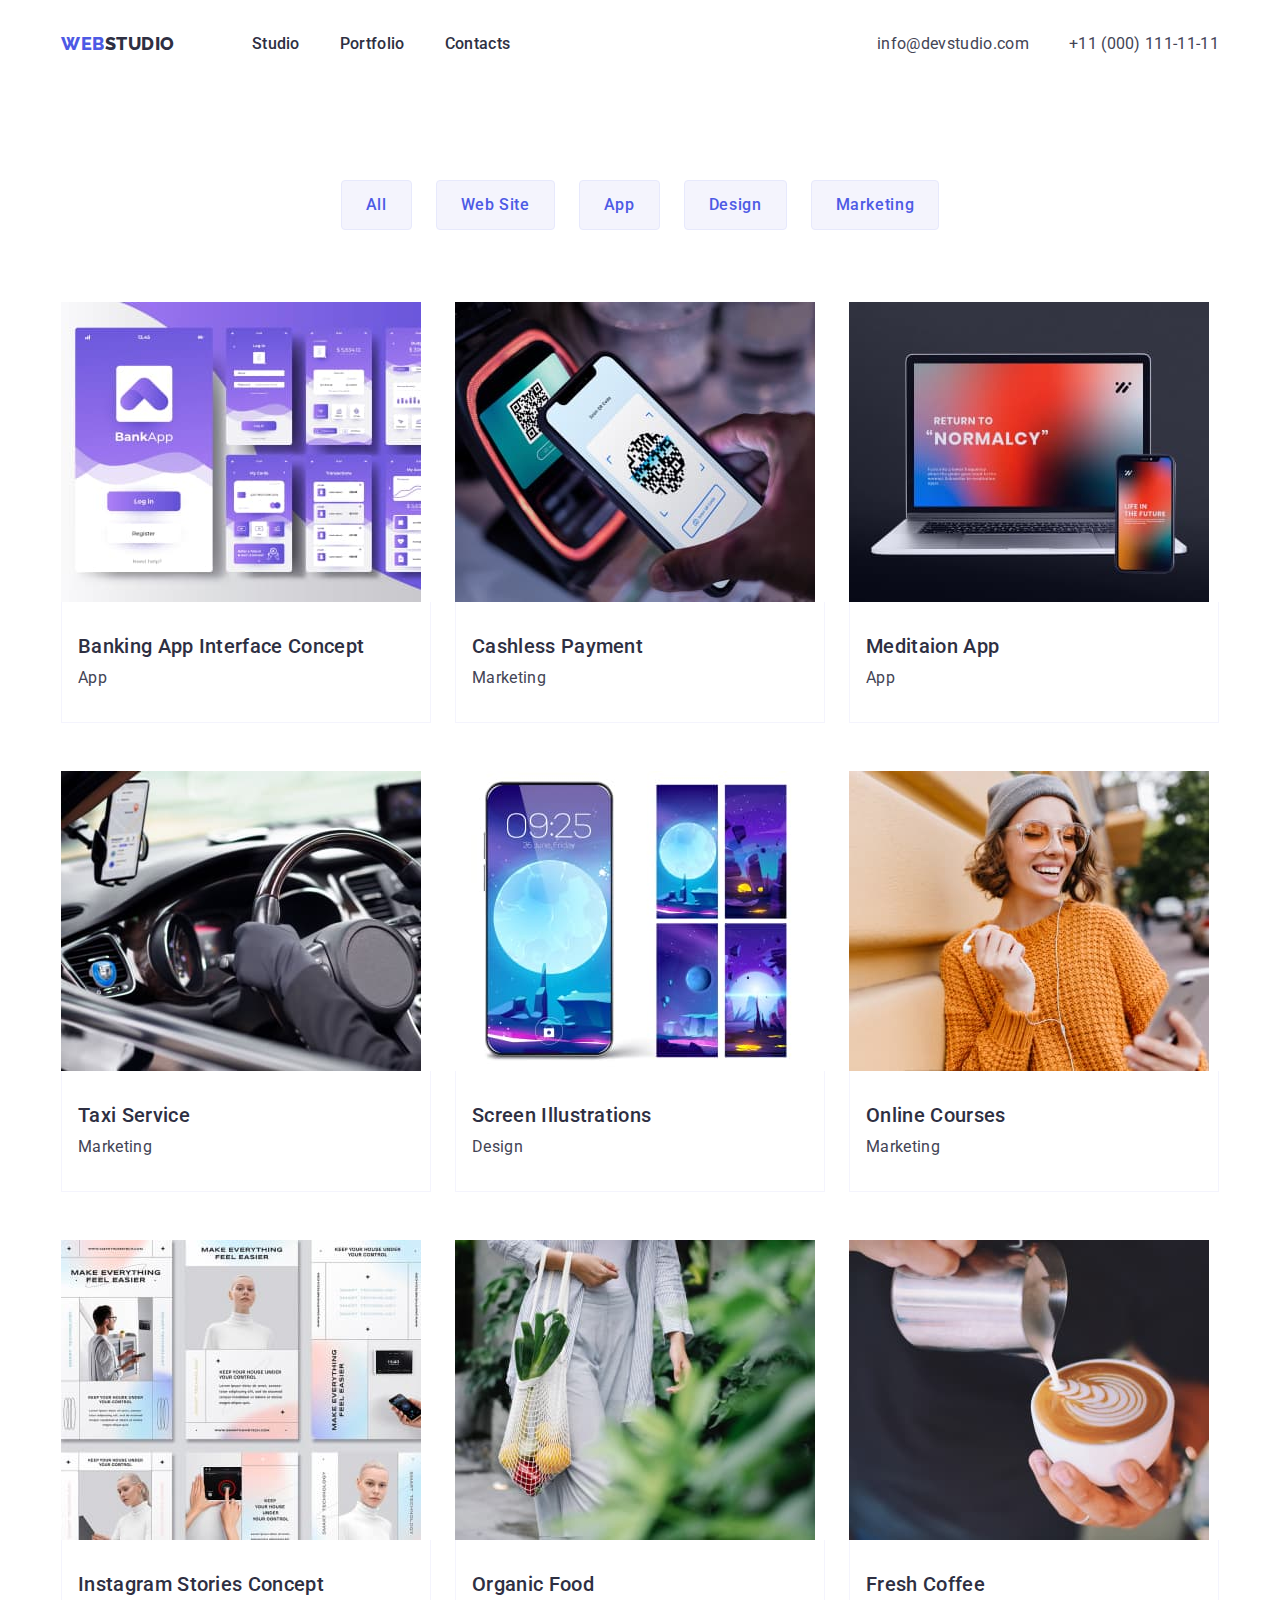
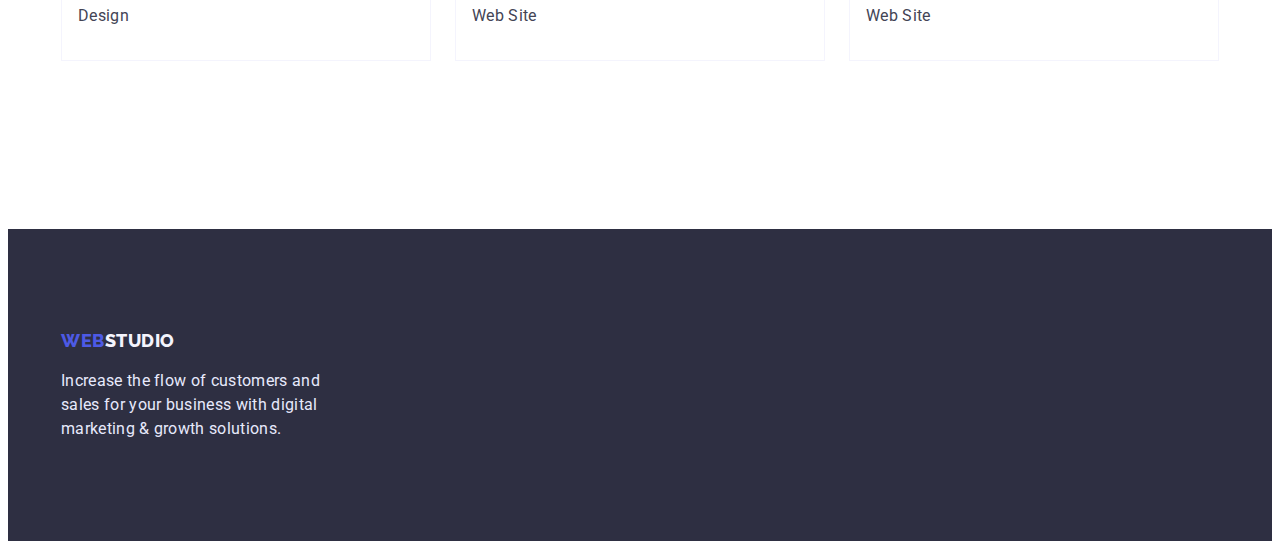
==== commit 254ae2af: "Homework 3" ====
--- a/portfolio.html
+++ b/portfolio.html
@@ -50,7 +50,7 @@
       <section class="portfolio-section section">
         <div class="container">
           <h1 class="visually-hidden title section-title">Projects list</h1>
-          <ul class="list filter-list">
+          <ul class="filter-list">
             <li class="item">
               <button type="button" class="filter-btn btn">All</button>
             </li>
@@ -68,7 +68,7 @@
             </li>
           </ul>
 
-          <ul class="list portfolio-list">
+          <ul class="portfolio-list">
             <li class="item">
               <a href="#" class="portfolio-link link">
                 <div class="item-thumb">
--- a/css/styles.css
+++ b/css/styles.css
@@ -15,7 +15,7 @@
     --line-height-main: 1.5;
     --line-height-title: 1.11;
     --line-height-medium: 1.2;
-    --list-left-gap: 30px;
+    --gap: 24px;
 }
 
 body {
@@ -66,8 +66,6 @@
 }
 
 .page-header {
-    padding-top: 24px;
-    padding-bottom: 24px;
     border-bottom: 4px solid;
     border-radius: 2px;
     border-color: transparent;
@@ -75,10 +73,12 @@
 
 .page-header > .container {
    display: flex;
+   flex-wrap: wrap;
 }
 
 .site-nav {
     display: flex;
+    flex-wrap: wrap;
 }
 
 .logo {
@@ -91,6 +91,10 @@
 }
 
 .logo-header {
+    display: block;
+    padding-top: var(--gap);
+    padding-bottom: var(--gap);
+
     color: var(--dark);
 }
 
@@ -98,16 +102,21 @@
     color: var(--primary-brand);
 }
 .nav-list {
+    display: flex;
+    flex-wrap: wrap;
     margin-left: 77px;
-    display: flex;
 }
 
 .nav-list > .item:not(:first-child),
-.contact-list >.item:not(:first-child) {
+.contact-list > .item:not(:first-child) {
     margin-left: 40px;
 }
 
 .nav-list .link {
+    display: block;
+    padding-top: var(--gap);
+    padding-bottom: var(--gap);
+
     font-weight: var(--font-weight-medium);
     color: var(--dark);
 }
@@ -122,11 +131,16 @@
 }
 
 .contact-list {
+    display: flex;
+    flex-wrap: wrap;
     margin-left: auto;
-    display: flex;
 }
 
 .contact-list .link {
+    display: block;
+    padding-top: var(--gap);
+    padding-bottom: var(--gap);
+
     color: var(--body-text);
 }
 
@@ -135,6 +149,15 @@
     color: var(--primary-brand);
 }
 
+.hero {
+    padding-top: 192px;
+    padding-bottom: 192px;
+
+    background-color: var(--dark);
+
+    text-align: center;
+}
+
 .section {
     padding-top: 120px;
     padding-bottom: 120px;
@@ -142,15 +165,6 @@
 
 .section:nth-child(2) {
     padding-bottom: 0;
-}
-
-.hero {
-    padding-top: 192px;
-    padding-bottom: 192px;
-
-    background-color: var(--dark);
-    
-    text-align: center;
 }
 
 .hero-title {
@@ -208,30 +222,19 @@
 
 .list {
     display: flex;
-    flex-wrap: wrap;
     justify-content: center;
-    margin-left: calc(-1 * var(--list-left-gap));
+}
+
+.list > .item:not(:first-child) {
+    margin-left: var(--gap);
 }
 
 .features-list > .item {
-    flex-basis: calc(100%/4 - var(--list-left-gap));
-    margin-left: var(--list-left-gap);
-}
-
-.doings-list > .item {
-    flex-basis: calc(100%/3 - var(--list-left-gap));
-    margin-left: var(--list-left-gap);
+    min-width: 264px;
 }
 
 .team-section {
-    margin-bottom: 0;
-
     background-color: var(--light);
-}
-
-.team-list > .item {
-    flex-basis: calc(100%/4 - var(--list-left-gap));
-    margin-left: var(--list-left-gap);
 }
 
 .item-content {
@@ -244,7 +247,8 @@
     background-color: var(--color-accent);
 }
 
-.item-content > .title {
+.item-content > .title,
+.features-list .title {
     margin-bottom: 8px;
 
     font-size: var(--font-size-medium);
@@ -256,23 +260,17 @@
 }
 
 .filter-list {
+    display: flex;
+    flex-wrap: wrap;
+    justify-content: center;
     margin-bottom: 72px;
 }
 
-.filter-list >.item {
-    margin-left: var(--list-left-gap);
-}
-
-.portfolio-list > .item {
-    flex-basis: calc(100%/3 - var(--list-left-gap));
-    margin-left: var(--list-left-gap);
-    margin-bottom: 48px;
-    border-bottom: 0.5px solid var(--light);
+.filter-list > .item:not(:first-child) {
+    margin-left: var(--gap);
 }
 
 .filter-btn {
-    display: flex;
-    flex-basis: calc(100%/5 - var(--list-left-gap));
     border: 1px solid var(--accent);
     border-radius: 4px;
     padding: 12px 24px;
@@ -293,8 +291,24 @@
     color: var(--color-accent);
 }
 
+.portfolio-list {
+    display: flex;
+    flex-wrap: wrap;
+    justify-content: center;
+    margin-left: calc(-1 * var(--gap));
+}
+
+.portfolio-list > .item {
+    flex-basis: calc(100%/3 - var(--gap));
+    margin-left: var(--gap);
+    margin-bottom: 48px;
+}
+
 .portfolio-link > .item-content {
     text-align: left;
+    border-right: 0.5px solid var(--light);
+    border-bottom: 0.5px solid var(--light);
+    border-left: 0.5px solid var(--light);
 }
 
 .portfolio-link .text {
